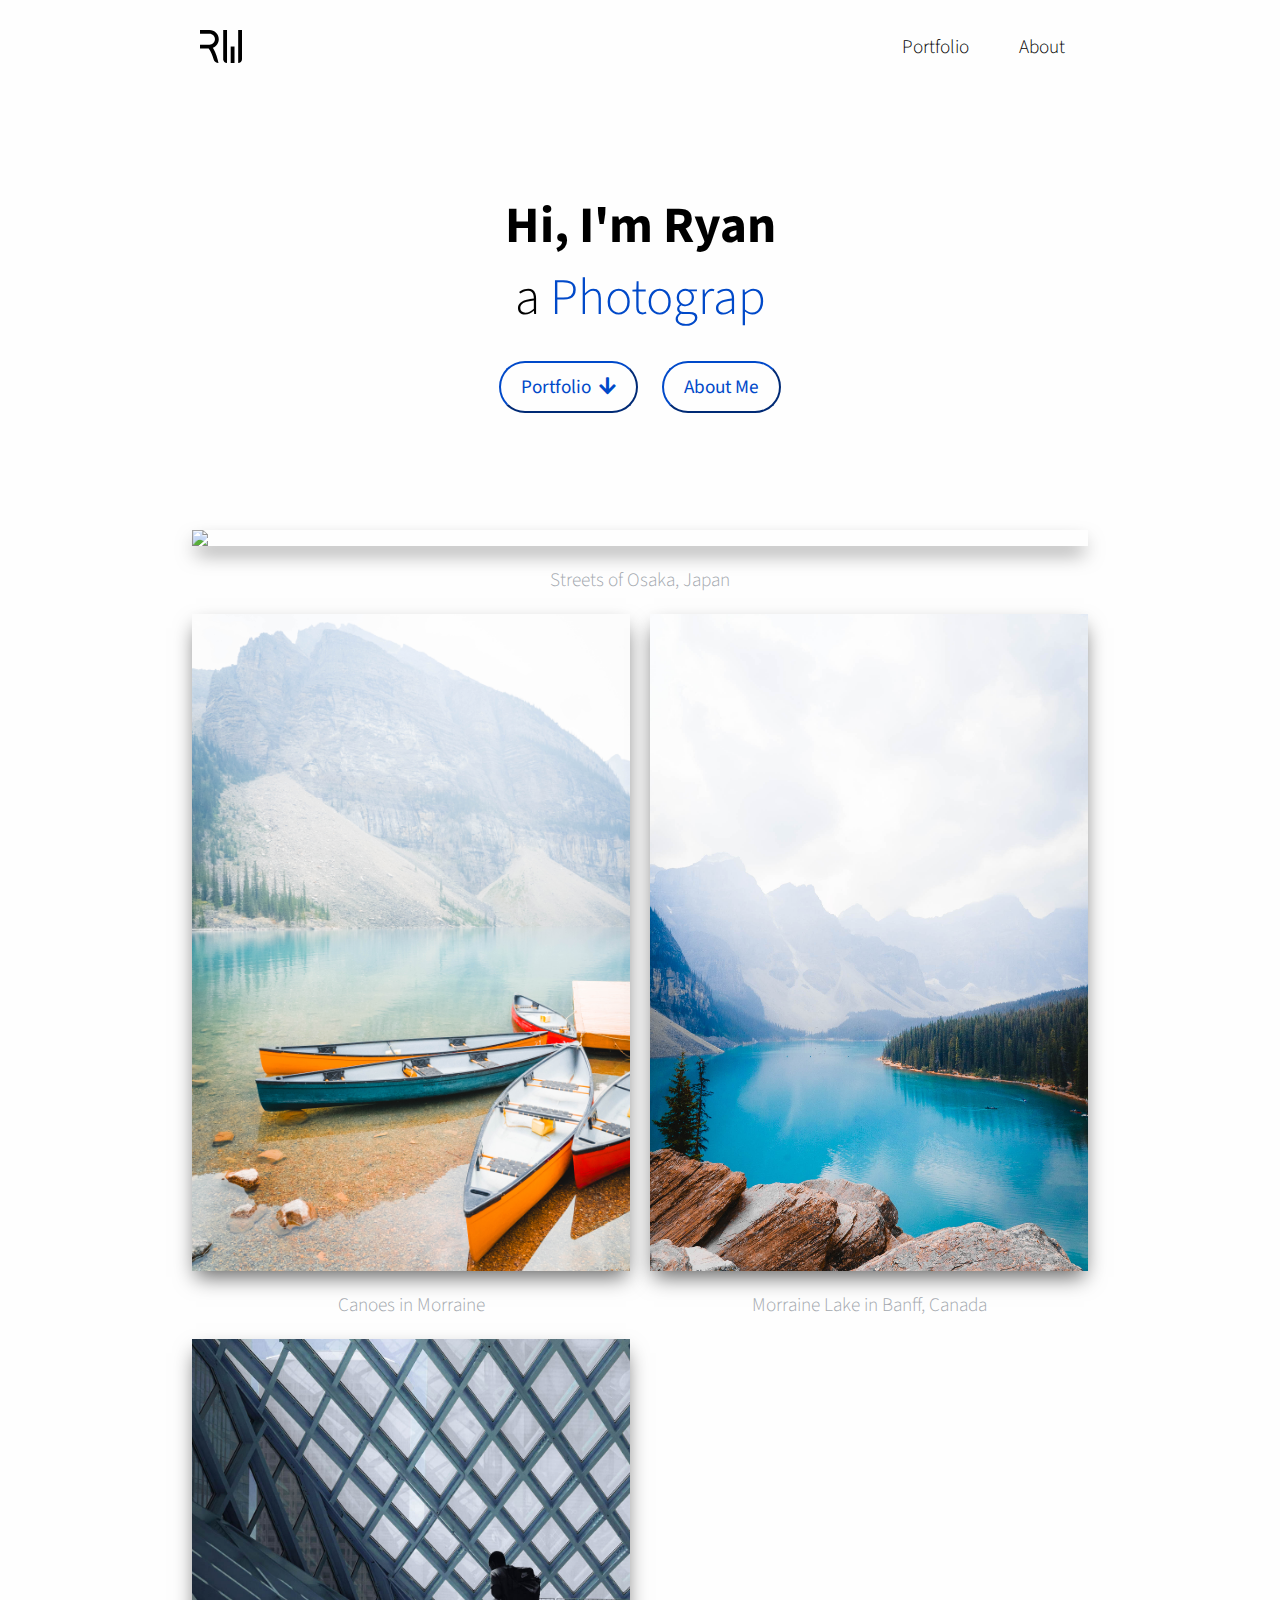
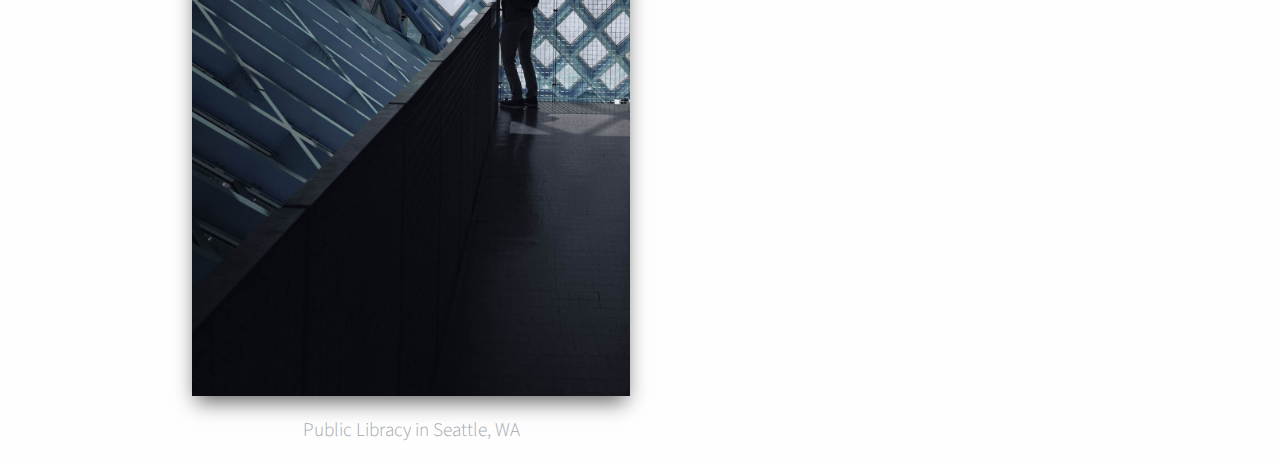
==== index.html @ ed94f1db "added mobile functionality" ====
<!DOCTYPE html>
<html>
<head>
    <link rel="stylesheet" href="styles.css">
    <link rel="stylesheet" href="https://cdnjs.cloudflare.com/ajax/libs/font-awesome/5.15.3/css/all.min.css">
    <meta name="viewport" content="width=device-width, initial-scale=1.0">
</head>
<body>

    <header class="header">
        <nav class="navbar">
                <a href="index.html" class="logo">
                    <img src="img/logo_cropped.svg" alt="Logo Description">
                </a>
            <ul class="nav-links">
                <li class="nav-item">
                    <a href="#" class="portfolio-link">Portfolio</a>
                </li>
                <li class="nav-item">
                    <a href="about.html">About</a>
                </li>
            </ul>
        </nav>
    </header>    

    <section class="intro-text">
        <div class="intro-text">
            <p><span class="unchanging-text">Hi, I'm Ryan</span></p> 
            <p><span class="unchanging-text-reg">a </span><span id="changing-text" class="blue-text"></span></p>
        </div>

        <div class="button-container">
            <button type="button" class="btn portfolio-btn">Portfolio&nbsp; <i class="fas fa-arrow-down"></i></button>
            <button type="button" class="btn" >About Me</button>
        </div>
        </section>

    <section class="portfolio-img" id="portfolioSection">
        <img class="landscape" src="portfolio-img/osaka-streets.jpg">
        <p class="image-description">Streets of Osaka, Japan</p>
        
        <div class="portrait-container">
            <div class="portrait-item">
                <img class="portrait" src="portfolio-img/banff-morraine.jpg">
                <p class="image-description">Canoes in Morraine</p>
            </div>
            <div class="portrait-item">
                <img class="portrait" src="portfolio-img/morraine-mountains.jpg">
                <p class="image-description">Morraine Lake in Banff, Canada</p>
            </div>
        </div>
        
        <div class="portrait-container">
            <div class="portrait-item">
                <img class="portrait" src="portfolio-img/seattle-library.jpg">
                <p class="image-description">Public Libracy in Seattle, WA</p>
            </div>
            <div class="portrait-item">
            </div>
        </div>
    </section>
    <script src="script.js"></script>

</body>

</html>
---- styles.css ----
@import url('https://fonts.googleapis.com/css2?family=Source+Sans+3:wght@300&display=swap');
@import url("https://fonts.googleapis.com/css2?family=Source+Sans+3:wght@700&display=swap");

html {
  box-sizing: border-box;
}

* {
  box-sizing: inherit;
  margin: 0;
  padding: 0;
}

body {
  background-color: #FEFEFE;
}

nav {
  width: 100%;
  height: 64px;
}

.navbar {
  display: flex;
  justify-content: space-between;
  align-items: center;
  padding-top: 30px;
  padding-left: 200px;
  padding-right: 200px;
}

.nav-links {
  display: flex;
}

.logo {
  display: inline-block;
  width: 100%;
  height: 100%;
  max-width: 42px;
  max-height: 42px;
}

.logo img {
  vertical-align: middle;
}

.nav-links {
  list-style: none;
  gap: 20px;
}

.nav-item a {
  display: inline-block;
  padding: 10px 15px;
  text-decoration: none;
  color: #000;
  transition: color 0.3s ease;
  font-family: 'Source Sans 3', sans-serif;
  font-weight: 300;
  font-size: 1.2em;
}

.nav-item a:hover {
  color: #0049C9;
}

.intro-text {
  position: relative;
  top: 7vh;
  text-align: center;
}

.intro-text p {
  margin: 0;
}

.intro-text :nth-child(2) {
  margin-bottom: 90px;
}

.unchanging-text {
  font-family: 'Source Sans 3', sans-serif;
  font-weight: 700;
  font-size: 4vw;
}

.unchanging-text-reg {
  font-family: 'Source Sans 3', sans-serif;
  font-weight: 300;
  font-size: 4vw;
}

/* Add other CSS properties as required */
.blue-text {
  color: #0049C9;
  font-family: 'Source Sans 3', sans-serif;
  font-weight: 300;
  font-size: 4vw;
}

.lightblue-text {
  color: #0A84FF;
  font-family: 'Source Sans 3', sans-serif;
  font-weight: 300;
  font-size: 4vw;
}

.lightorange-text {
  color: #FFBD7A;
  font-family: 'Source Sans 3', sans-serif;
  font-weight: 300;
  font-size: 4vw;
}

.orange-text {
  color: #FF850A;
  font-family: 'Source Sans 3', sans-serif;
  font-weight: 300;
  font-size: 4vw;
}

.button-container {
  text-align: center;
}

.btn {
  background-color: #FEFEFE; /* The button color */
  color: #0049C9; /* The text color */
  padding: 10px 20px; /* The padding around the text */
  border-color: #0049C9; /* Removes the default border */
  border-radius: 40px; /* Optional: for rounded corners */
  font-size: 1.2em; /* The size of the text */
  cursor: pointer; /* Changes cursor on hover */
  margin: 0 10px; /* Space between buttons */
  font-family: 'Source Sans 3', sans-serif;
  transition: background-color 0.3s ease; /* Optional: for smooth color transition */
}

.btn:hover {
  background-color: #0049C9; /* The button color on hover */
  color: #FEFEFE;
}

.portfolio-img {
  padding: 0 15vw;
  display: flex;
  flex-direction: column;
  align-items: center;
}

.landscape, .portrait-container {
  width: 100%;
  max-width: 1275px; /* or whatever maximum width you prefer */
  margin-left: auto;
  margin-right: auto;
}

.landscape {
  box-shadow: 0 10px 20px -4px rgba(0,0,0,.6);
  display: block;
  margin-bottom: 20px;
}

.portrait-container {
  display: flex;
  gap: 20px;
  width: 100%;
  max-width: 1275px;
  margin-left: auto;
  margin-right: auto;
}
.portrait-item {
  display: flex;
  flex-direction: column;
  align-items: center;
  flex: 1;
}


.portrait {
  width: 100%;
  aspect-ratio: 2 / 3;
  margin-bottom: 20px;
  box-shadow: 0 10px 20px -4px rgba(0,0,0,.6);
  object-fit: cover;
}

.image-description {
  color: #a3a8ae;
  font-family: 'Source Sans 3', sans-serif;
  font-weight: 300;
  font-size: 1.2em;
  text-align: center;
  margin-bottom: 20px; /* Adjust as needed */
}

.content {
  display: flex;
  flex-direction: column;
  justify-content: center;
  align-items: center;
  height: 100vh; /* This makes sure your content takes up the viewport's full height */
  padding: 20px;
}

.container {
  max-width: 1100px;
  margin: 0 auto;
}

@media (max-width: 768px) {
  .navbar {
    padding-left: 20px;
    padding-right: 20px;
  }

  .intro-text {
    top: 15vh;
  }

  .unchanging-text,
  .unchanging-text-reg,
  .blue-text {
    font-size: 8vw;
  }
  
  .portfolio-img img {
    max-width: 100%;
  }
  
  .portrait-container {
    display: flex;
    flex-wrap: wrap;
    justify-content: space-around;
  }
  
  .portrait-item {
    width: 48%; /* Adjusting for a 2-column grid layout */
  }
}
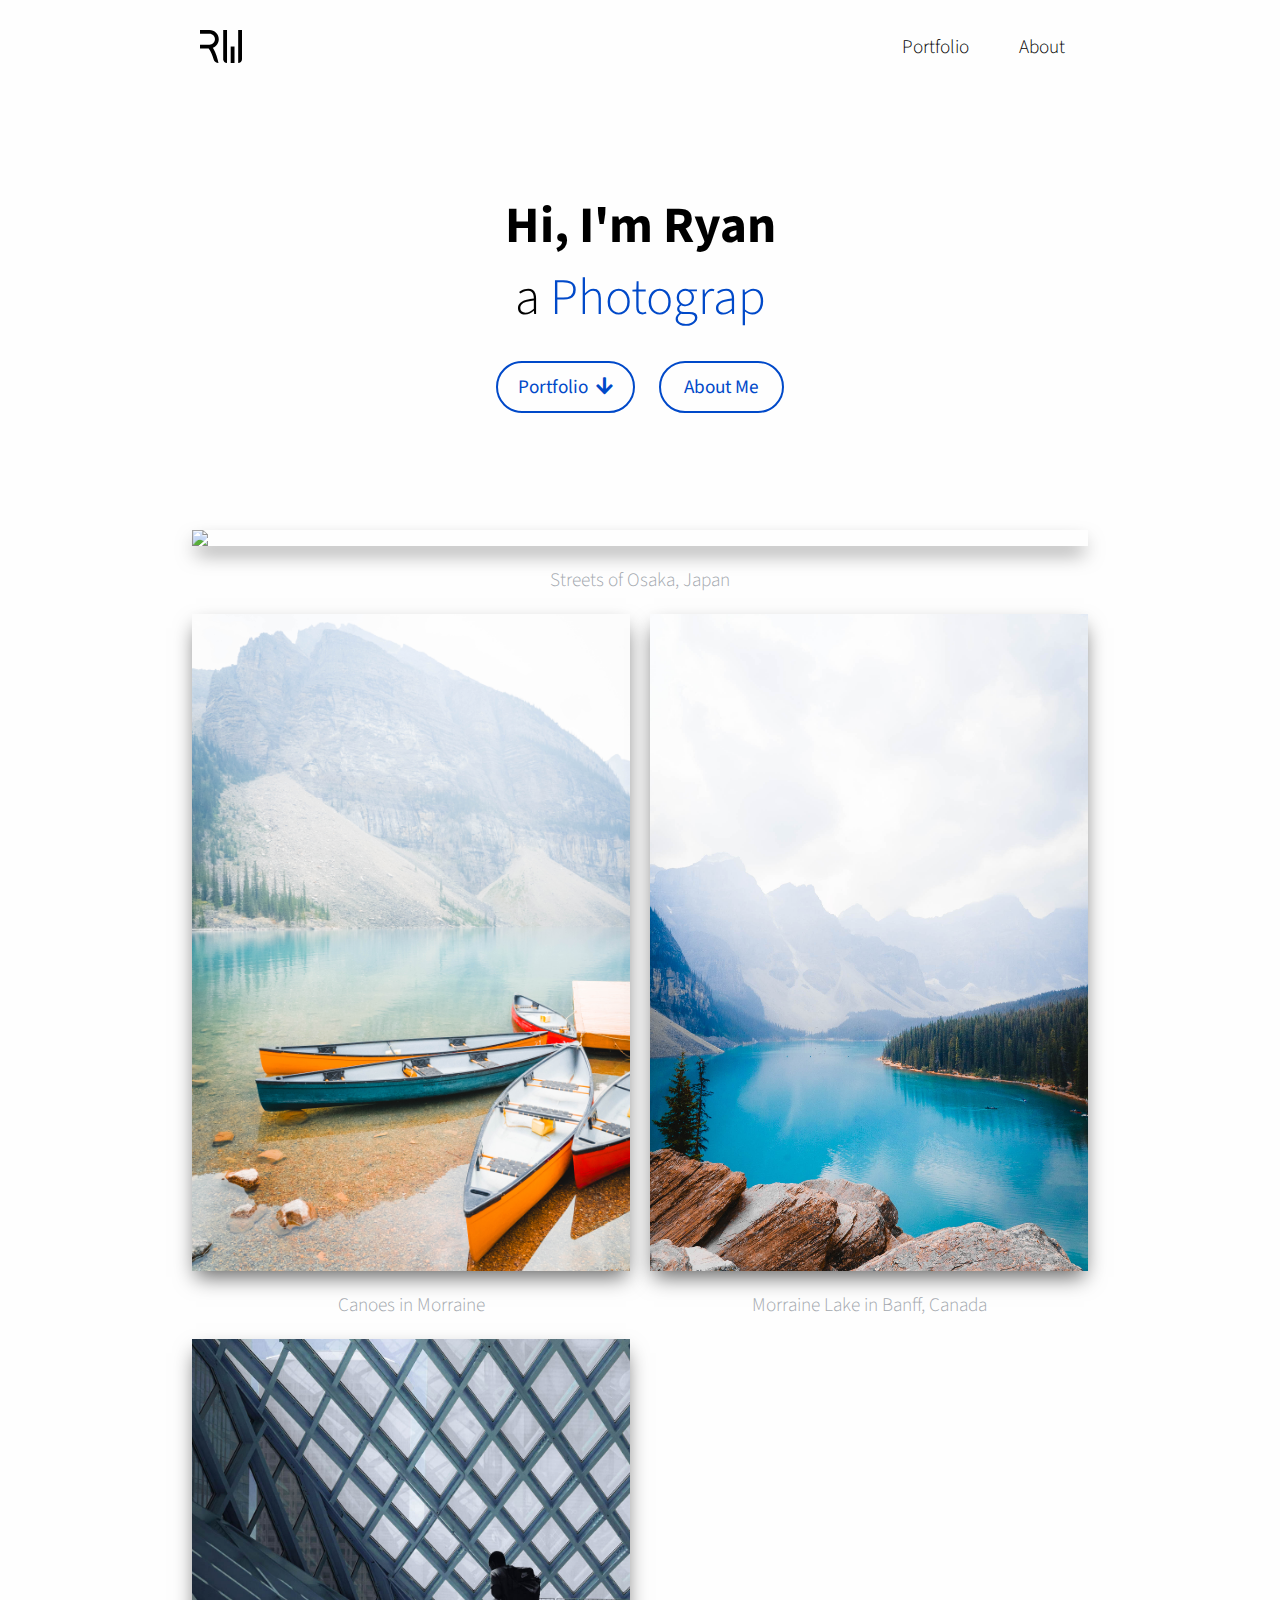
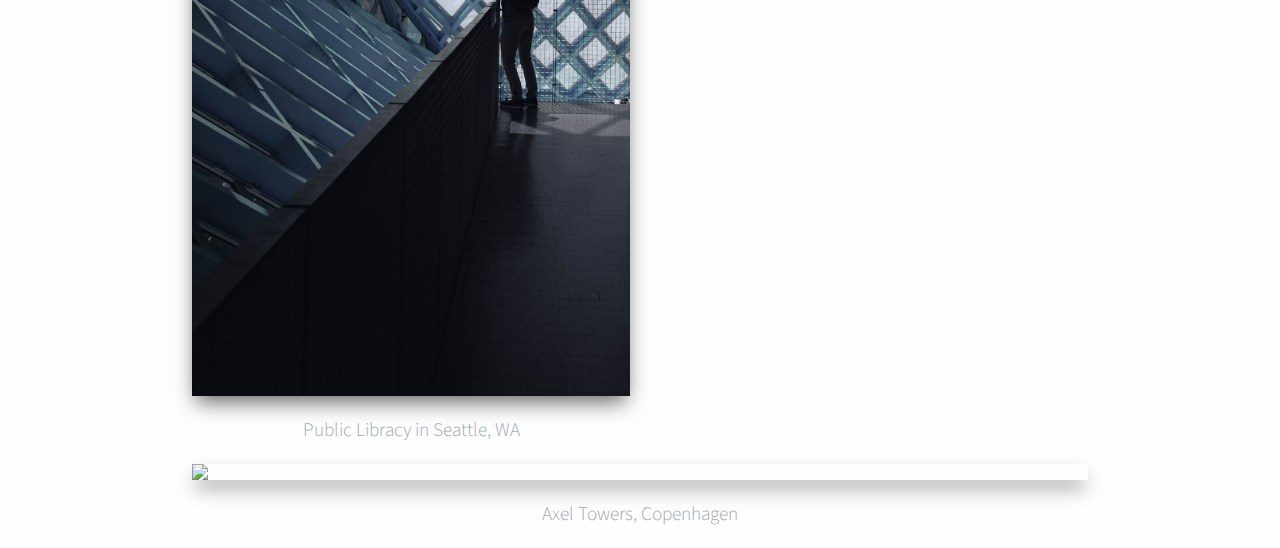
==== commit 516e2006: "new picture, fixed formatting, added graphics" ====
--- a/index.html
+++ b/index.html
@@ -31,7 +31,9 @@
 
         <div class="button-container">
             <button type="button" class="btn portfolio-btn">Portfolio&nbsp; <i class="fas fa-arrow-down"></i></button>
-            <button type="button" class="btn" >About Me</button>
+            <a href="about.html">
+                <button type="button" class="btn">About Me</button>
+            </a>
         </div>
         </section>
 
@@ -58,6 +60,9 @@
             <div class="portrait-item">
             </div>
         </div>
+
+        <img class="landscape" src="portfolio-img/copenhagen-building.jpg">
+        <p class="image-description">Axel Towers, Copenhagen</p>
     </section>
     <script src="script.js"></script>
 
--- a/styles.css
+++ b/styles.css
@@ -124,17 +124,24 @@
   text-align: center;
 }
 
+.button-container a {
+  display: inline-block;
+}
+
 .btn {
   background-color: #FEFEFE; /* The button color */
   color: #0049C9; /* The text color */
   padding: 10px 20px; /* The padding around the text */
   border-color: #0049C9; /* Removes the default border */
+  border: 2px solid;
   border-radius: 40px; /* Optional: for rounded corners */
   font-size: 1.2em; /* The size of the text */
   cursor: pointer; /* Changes cursor on hover */
   margin: 0 10px; /* Space between buttons */
   font-family: 'Source Sans 3', sans-serif;
   transition: background-color 0.3s ease; /* Optional: for smooth color transition */
+  min-width: 125px; /* Example width; adjust to your preference */
+  text-align: center; /* Makes sure text and icons stay centered */
 }
 
 .btn:hover {
@@ -216,12 +223,15 @@
   }
 
   .intro-text {
-    top: 15vh;
+    top: 7vh;
   }
 
   .unchanging-text,
   .unchanging-text-reg,
-  .blue-text {
+  .blue-text,
+  .lightblue-text,
+  .lightorange-text,
+  .orange-text {
     font-size: 8vw;
   }
   
@@ -240,4 +250,3 @@
   }
 }
 
-
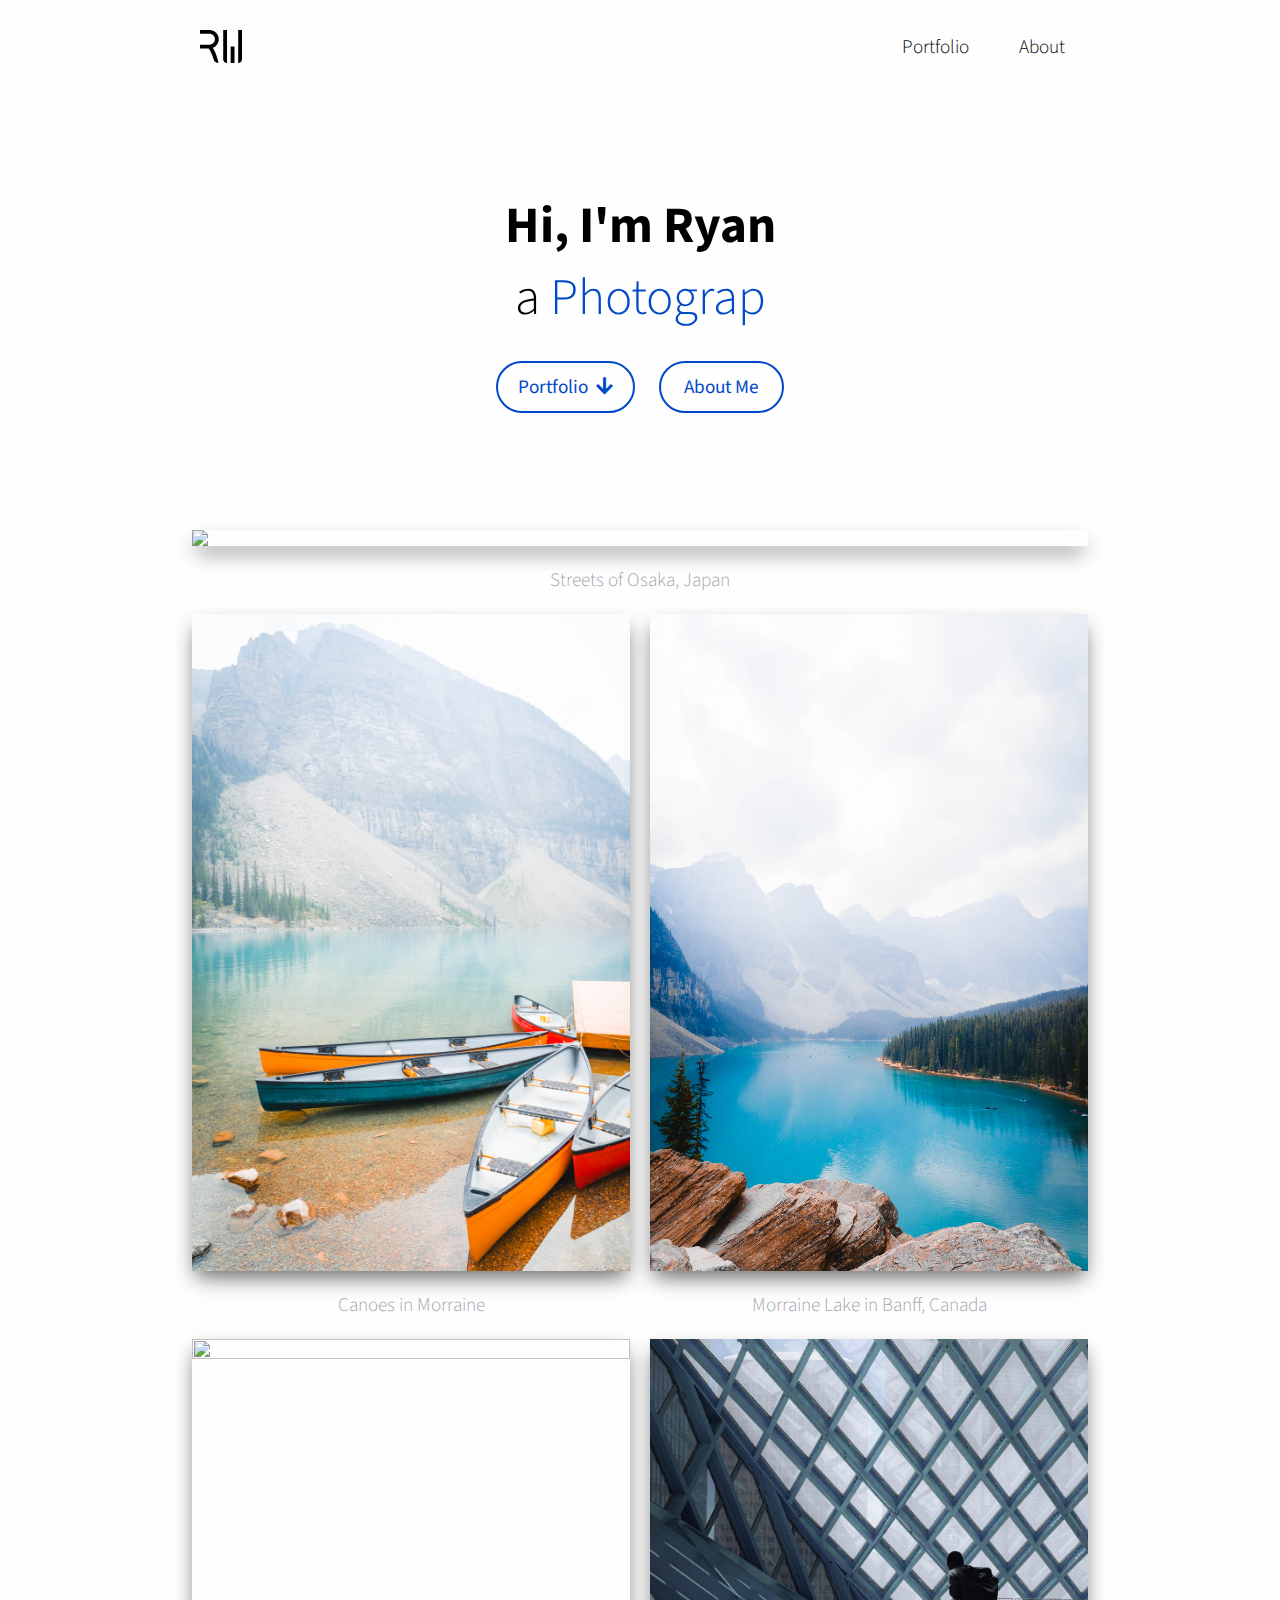
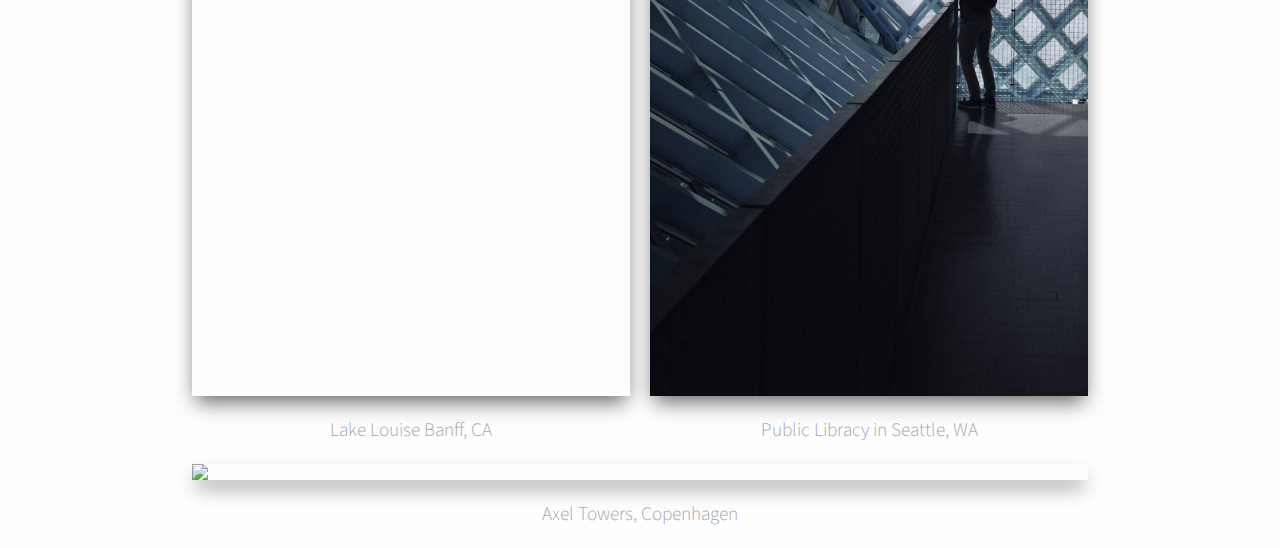
==== commit 9f60edfa: "added lake louise" ====
--- a/index.html
+++ b/index.html
@@ -54,11 +54,14 @@
         
         <div class="portrait-container">
             <div class="portrait-item">
+                <img class="portrait" src="portfolio-img/lakelouise.jpg">
+                <p class="image-description">Lake Louise Banff, CA</p>
+            </div>
+            <div class="portrait-item">
                 <img class="portrait" src="portfolio-img/seattle-library.jpg">
                 <p class="image-description">Public Libracy in Seattle, WA</p>
             </div>
-            <div class="portrait-item">
-            </div>
+
         </div>
 
         <img class="landscape" src="portfolio-img/copenhagen-building.jpg">
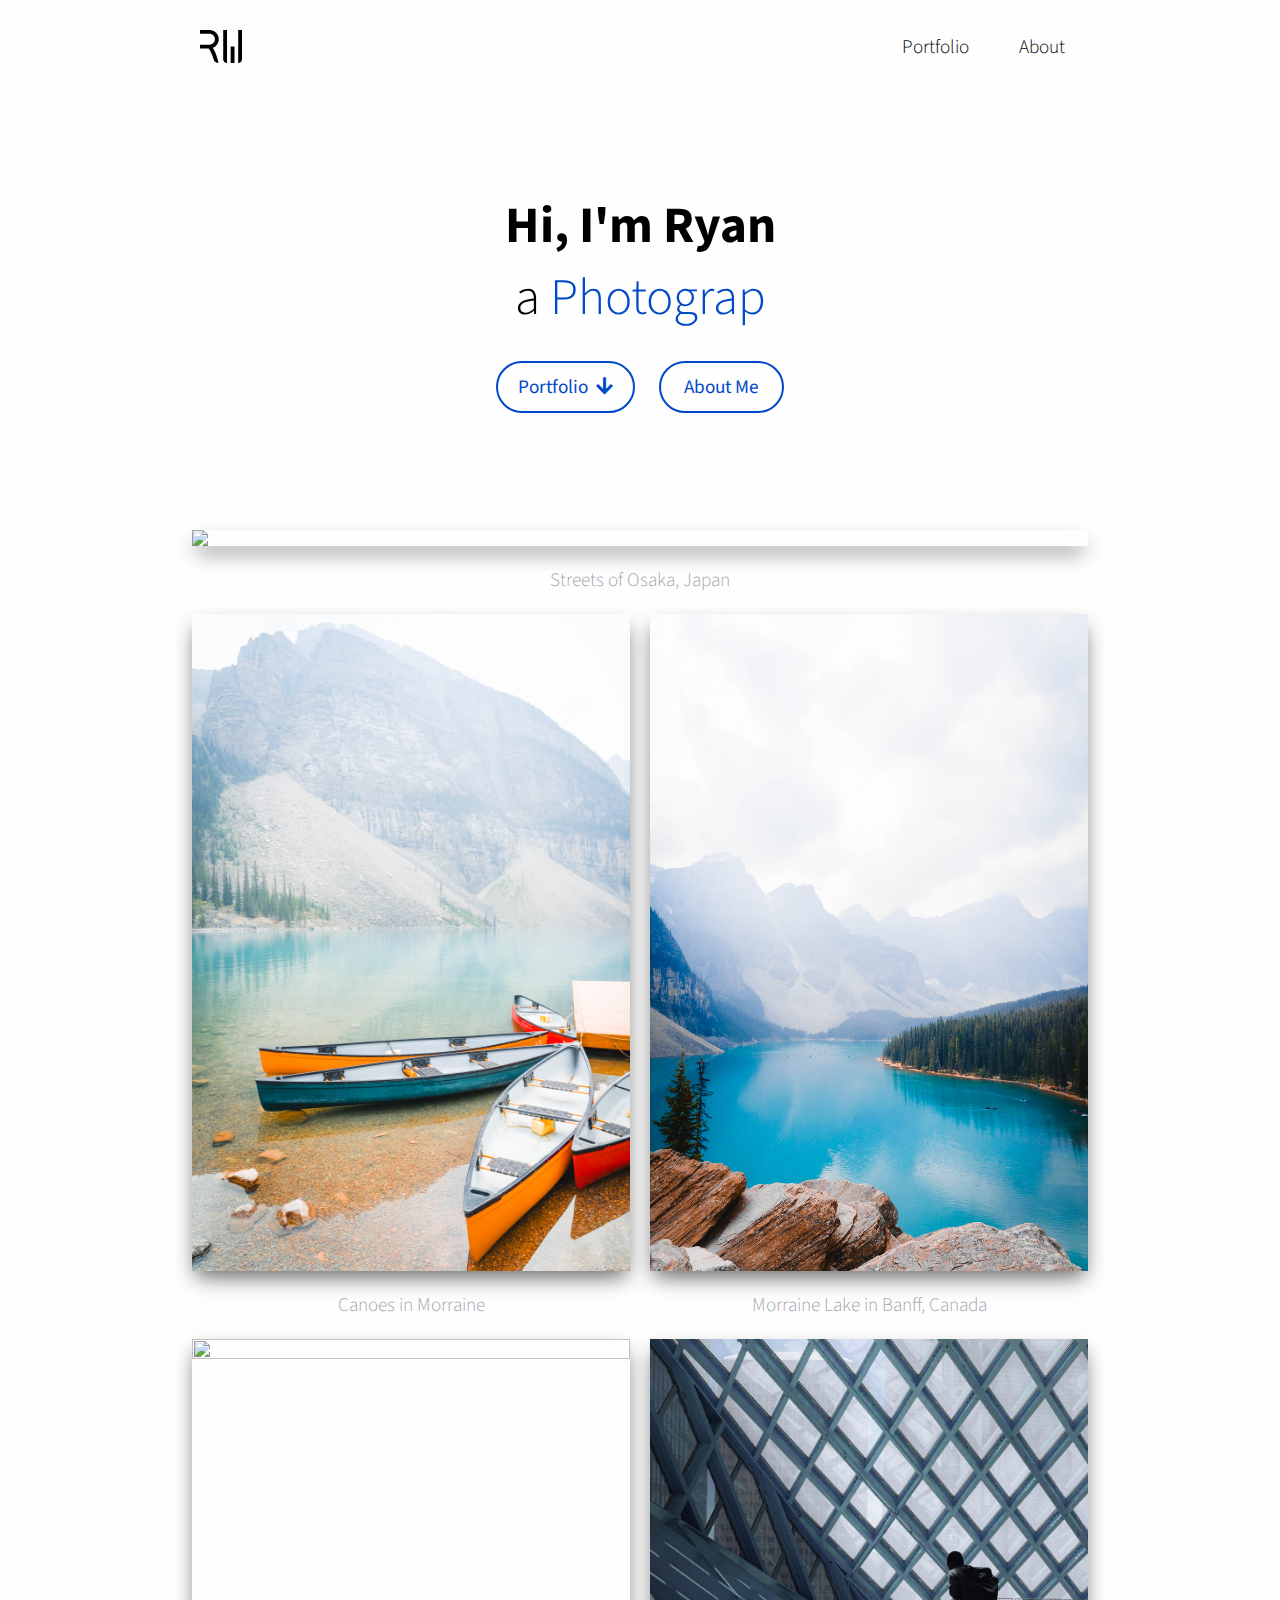
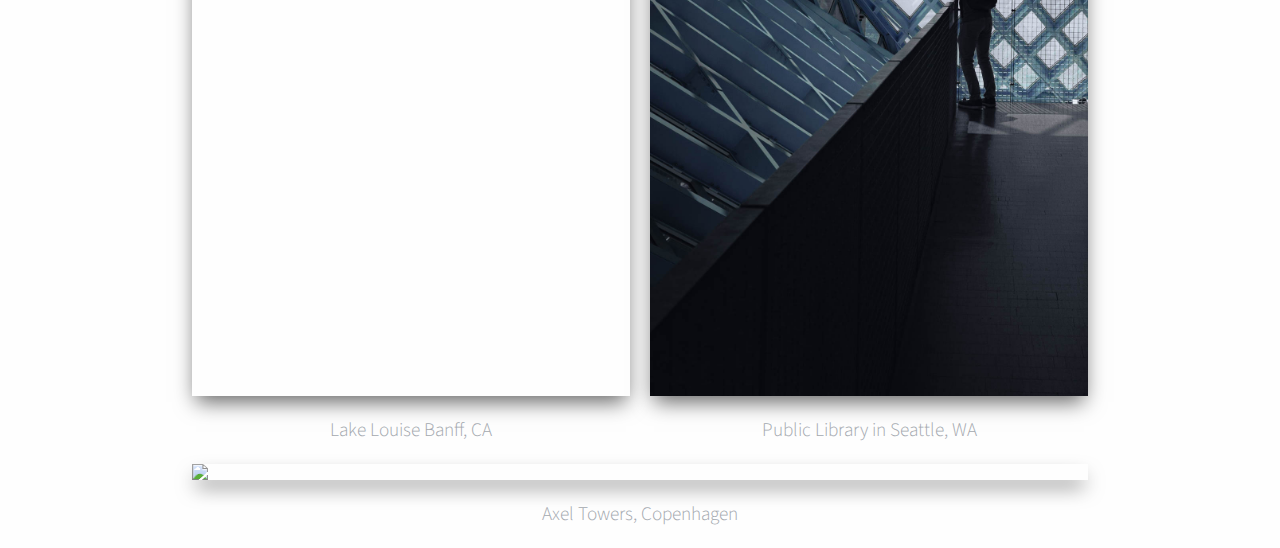
==== commit 9ba9d7c4: "spelling error" ====
--- a/index.html
+++ b/index.html
@@ -1,6 +1,8 @@
 <!DOCTYPE html>
 <html>
 <head>
+    <title>Ryan Wilkinson</title>
+    <link rel="shortcut icon" type="image/svg" href="img/favicon.svg">
     <link rel="stylesheet" href="styles.css">
     <link rel="stylesheet" href="https://cdnjs.cloudflare.com/ajax/libs/font-awesome/5.15.3/css/all.min.css">
     <meta name="viewport" content="width=device-width, initial-scale=1.0">
@@ -59,7 +61,7 @@
             </div>
             <div class="portrait-item">
                 <img class="portrait" src="portfolio-img/seattle-library.jpg">
-                <p class="image-description">Public Libracy in Seattle, WA</p>
+                <p class="image-description">Public Library in Seattle, WA</p>
             </div>
 
         </div>
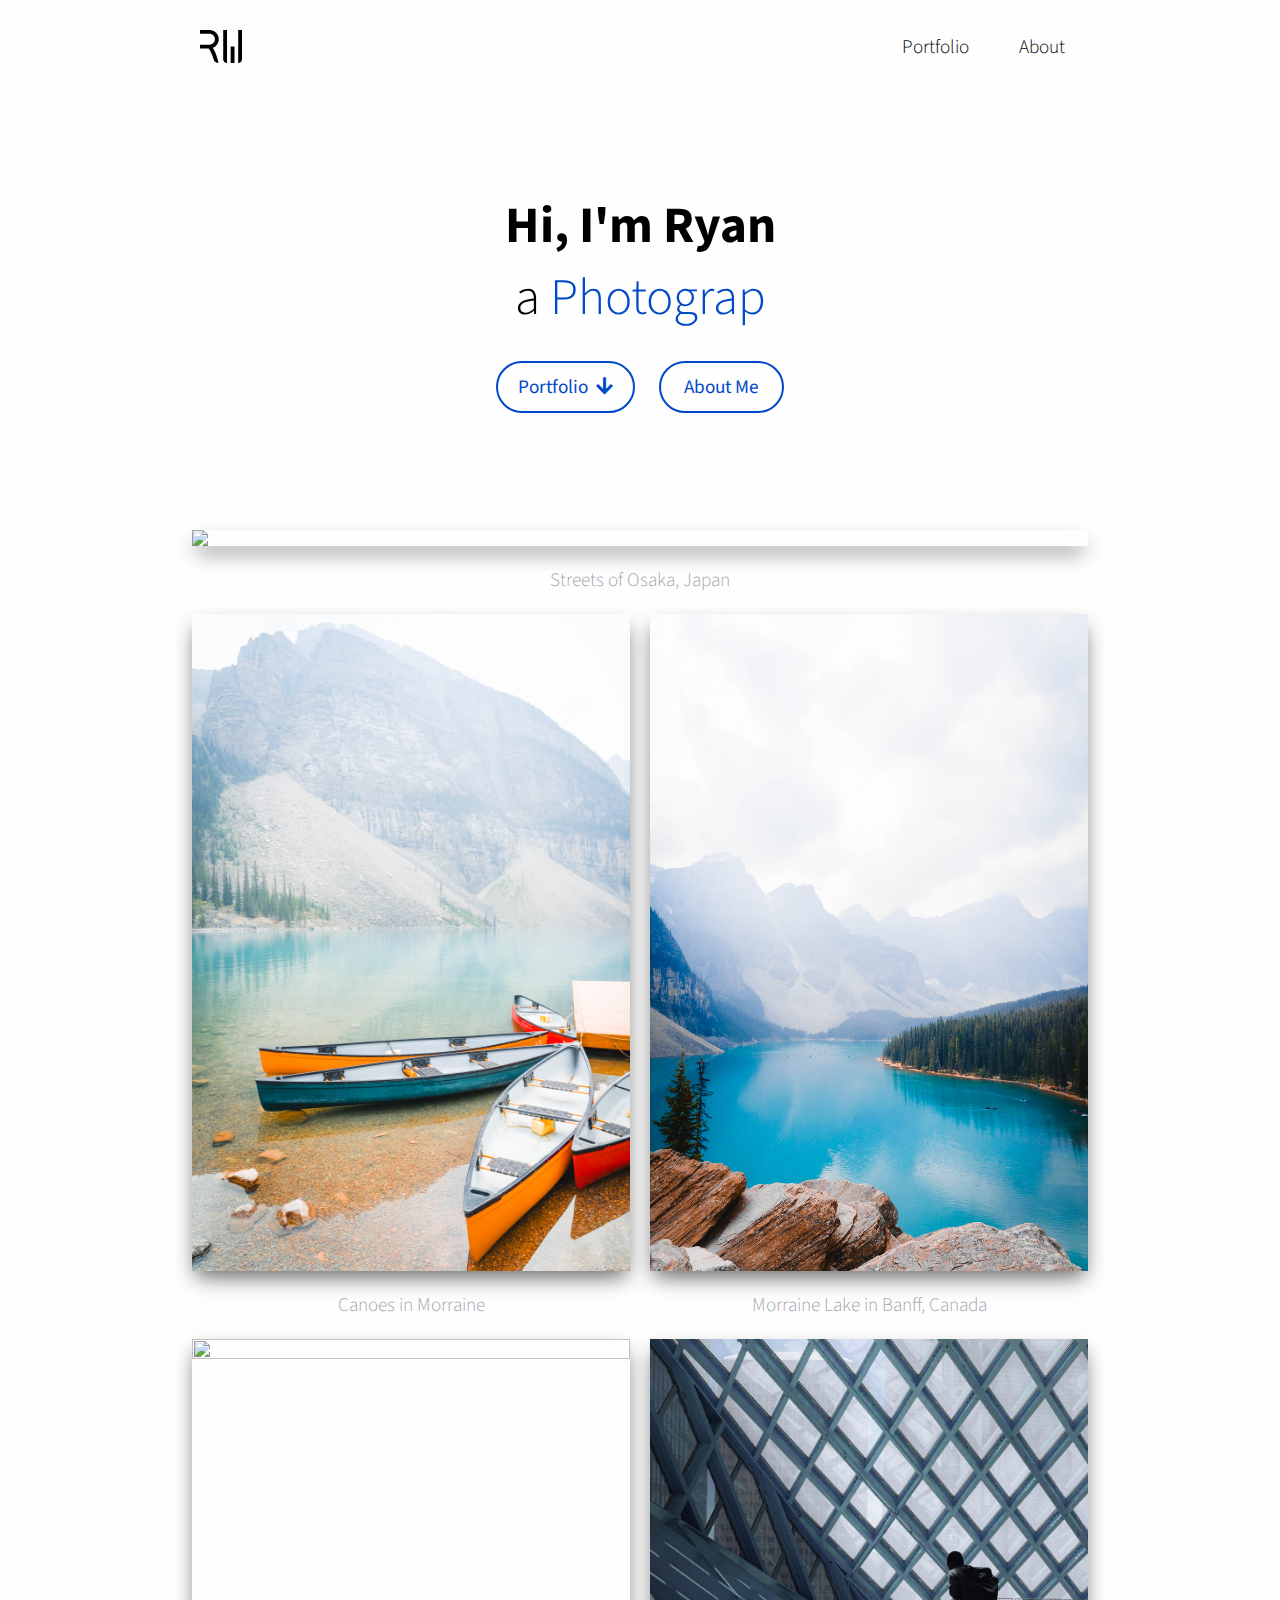
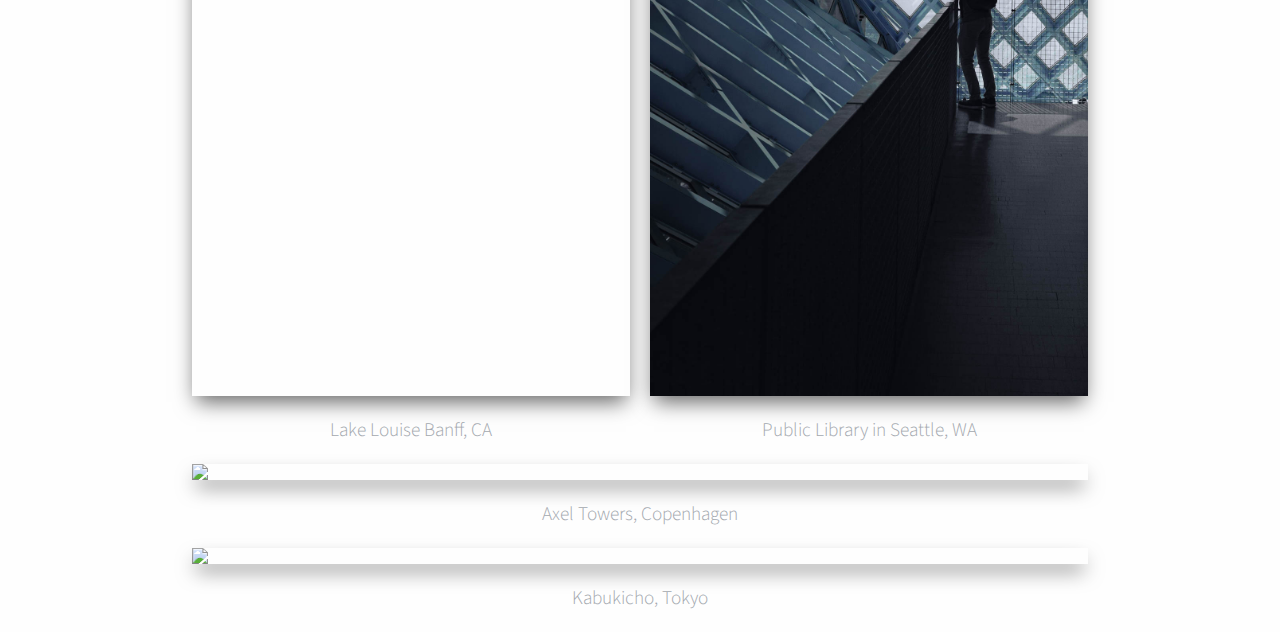
==== commit 90d00f19: "added tokyo photo" ====
--- a/index.html
+++ b/index.html
@@ -68,7 +68,13 @@
 
         <img class="landscape" src="portfolio-img/copenhagen-building.jpg">
         <p class="image-description">Axel Towers, Copenhagen</p>
+
+        <img class="landscape" src="portfolio-img/tokyo-kabukicho.jpg">
+        <p class="image-description">Kabukicho, Tokyo</p>
     </section>
+
+
+
     <script src="script.js"></script>
 
 </body>
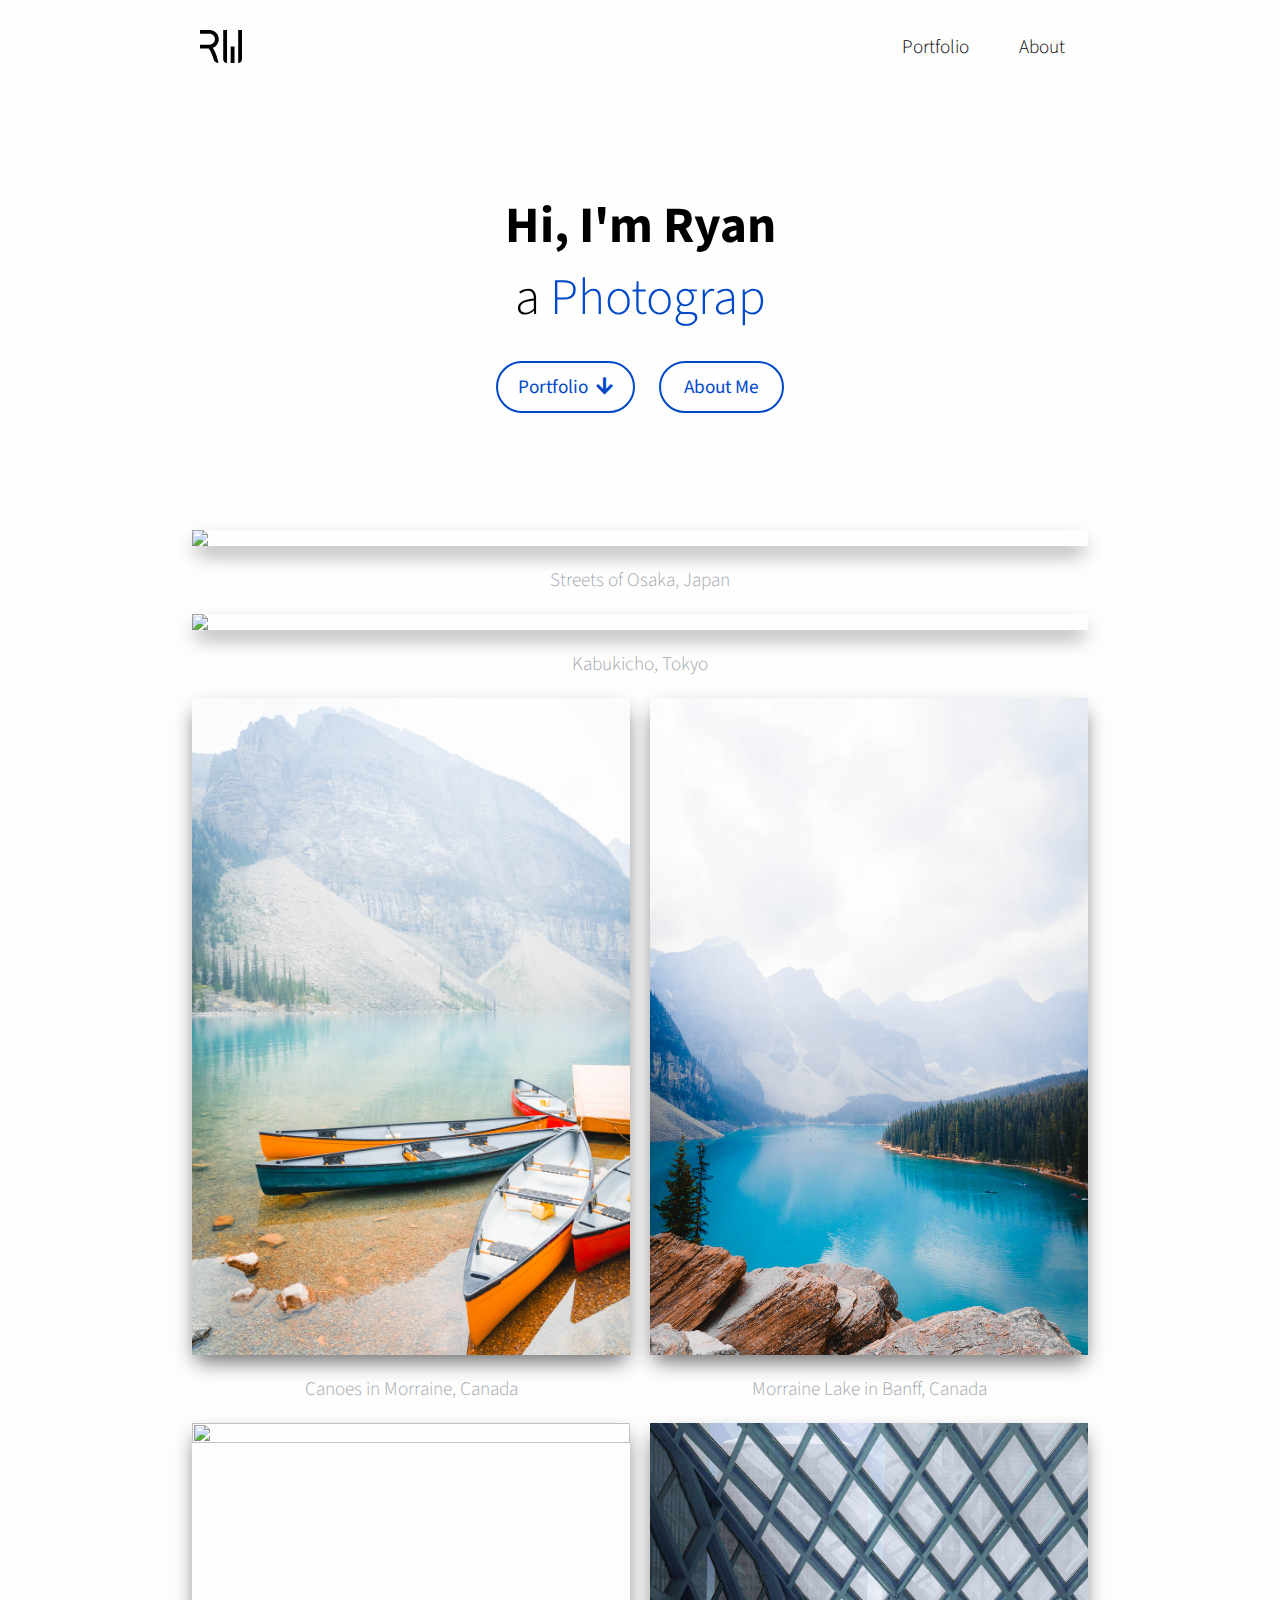
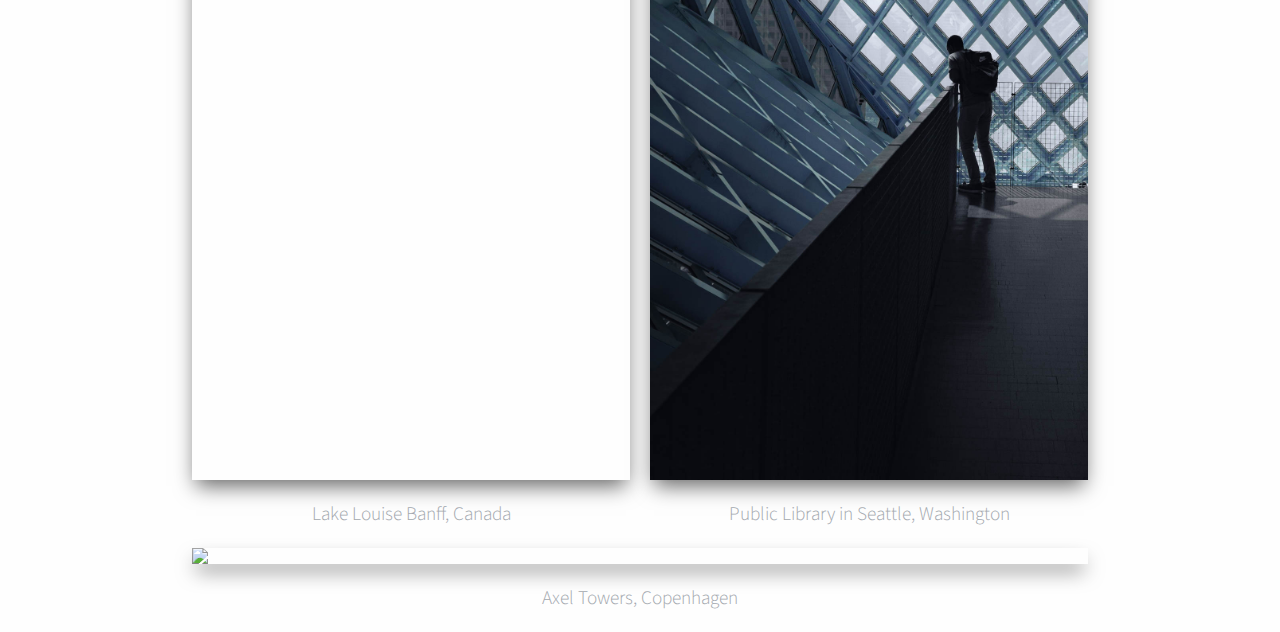
==== commit 727466c1: "moved photos" ====
--- a/index.html
+++ b/index.html
@@ -42,11 +42,14 @@
     <section class="portfolio-img" id="portfolioSection">
         <img class="landscape" src="portfolio-img/osaka-streets.jpg">
         <p class="image-description">Streets of Osaka, Japan</p>
+
+        <img class="landscape" src="portfolio-img/tokyo-kabukicho.jpg">
+        <p class="image-description">Kabukicho, Tokyo</p>
         
         <div class="portrait-container">
             <div class="portrait-item">
                 <img class="portrait" src="portfolio-img/banff-morraine.jpg">
-                <p class="image-description">Canoes in Morraine</p>
+                <p class="image-description">Canoes in Morraine, Canada</p>
             </div>
             <div class="portrait-item">
                 <img class="portrait" src="portfolio-img/morraine-mountains.jpg">
@@ -57,11 +60,11 @@
         <div class="portrait-container">
             <div class="portrait-item">
                 <img class="portrait" src="portfolio-img/lakelouise.jpg">
-                <p class="image-description">Lake Louise Banff, CA</p>
+                <p class="image-description">Lake Louise Banff, Canada</p>
             </div>
             <div class="portrait-item">
                 <img class="portrait" src="portfolio-img/seattle-library.jpg">
-                <p class="image-description">Public Library in Seattle, WA</p>
+                <p class="image-description">Public Library in Seattle, Washington</p>
             </div>
 
         </div>
@@ -69,8 +72,6 @@
         <img class="landscape" src="portfolio-img/copenhagen-building.jpg">
         <p class="image-description">Axel Towers, Copenhagen</p>
 
-        <img class="landscape" src="portfolio-img/tokyo-kabukicho.jpg">
-        <p class="image-description">Kabukicho, Tokyo</p>
     </section>
 
 
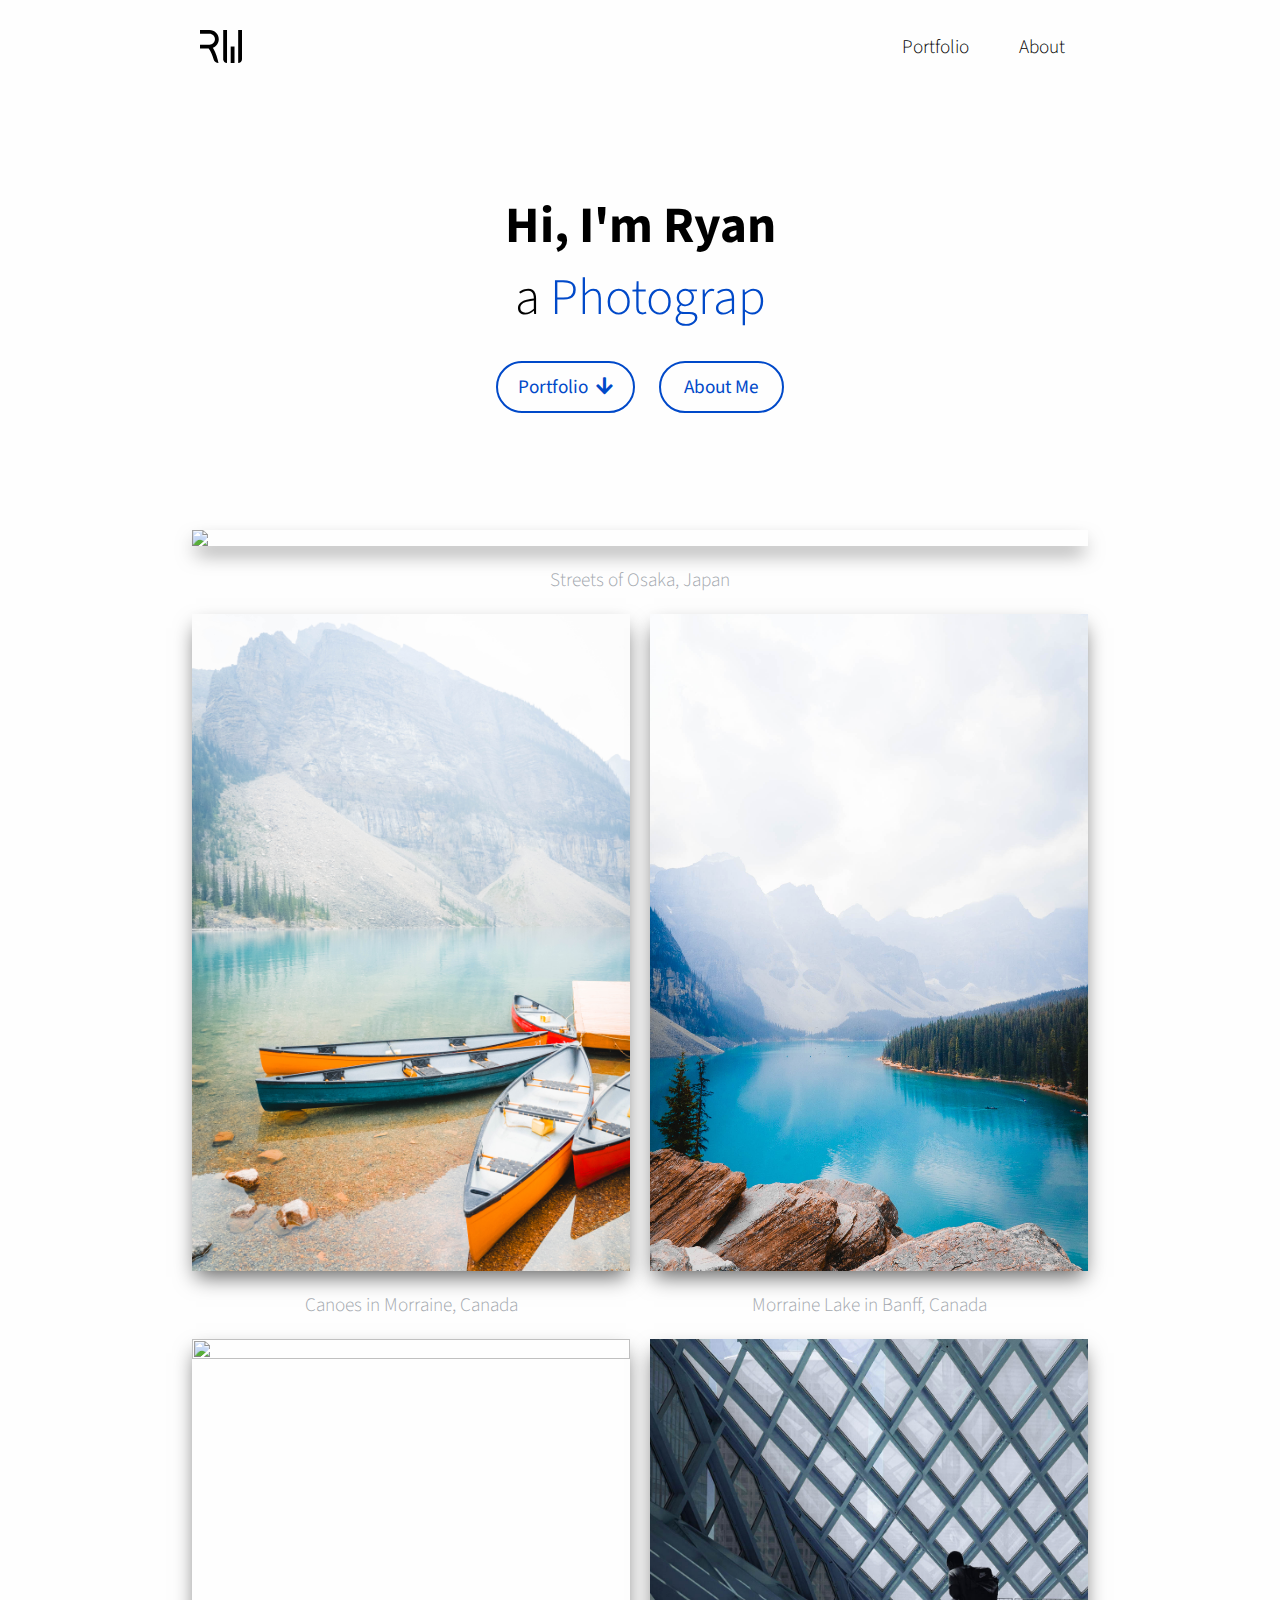
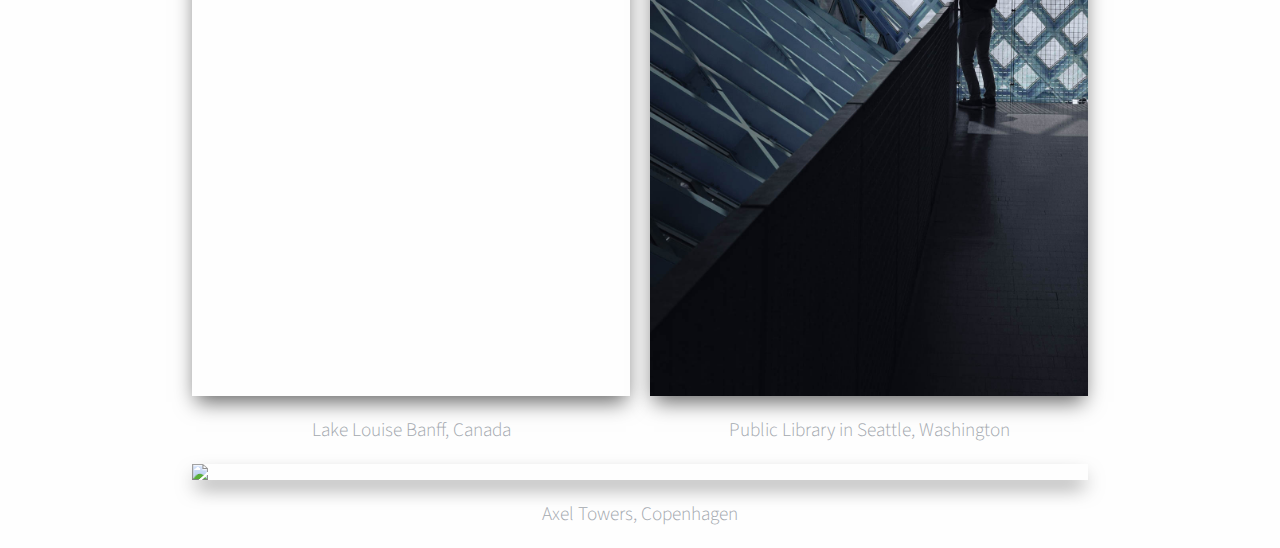
==== commit db8d35ff: "remove kabukicho" ====
--- a/index.html
+++ b/index.html
@@ -42,9 +42,6 @@
     <section class="portfolio-img" id="portfolioSection">
         <img class="landscape" src="portfolio-img/osaka-streets.jpg">
         <p class="image-description">Streets of Osaka, Japan</p>
-
-        <img class="landscape" src="portfolio-img/tokyo-kabukicho.jpg">
-        <p class="image-description">Kabukicho, Tokyo</p>
         
         <div class="portrait-container">
             <div class="portrait-item">
